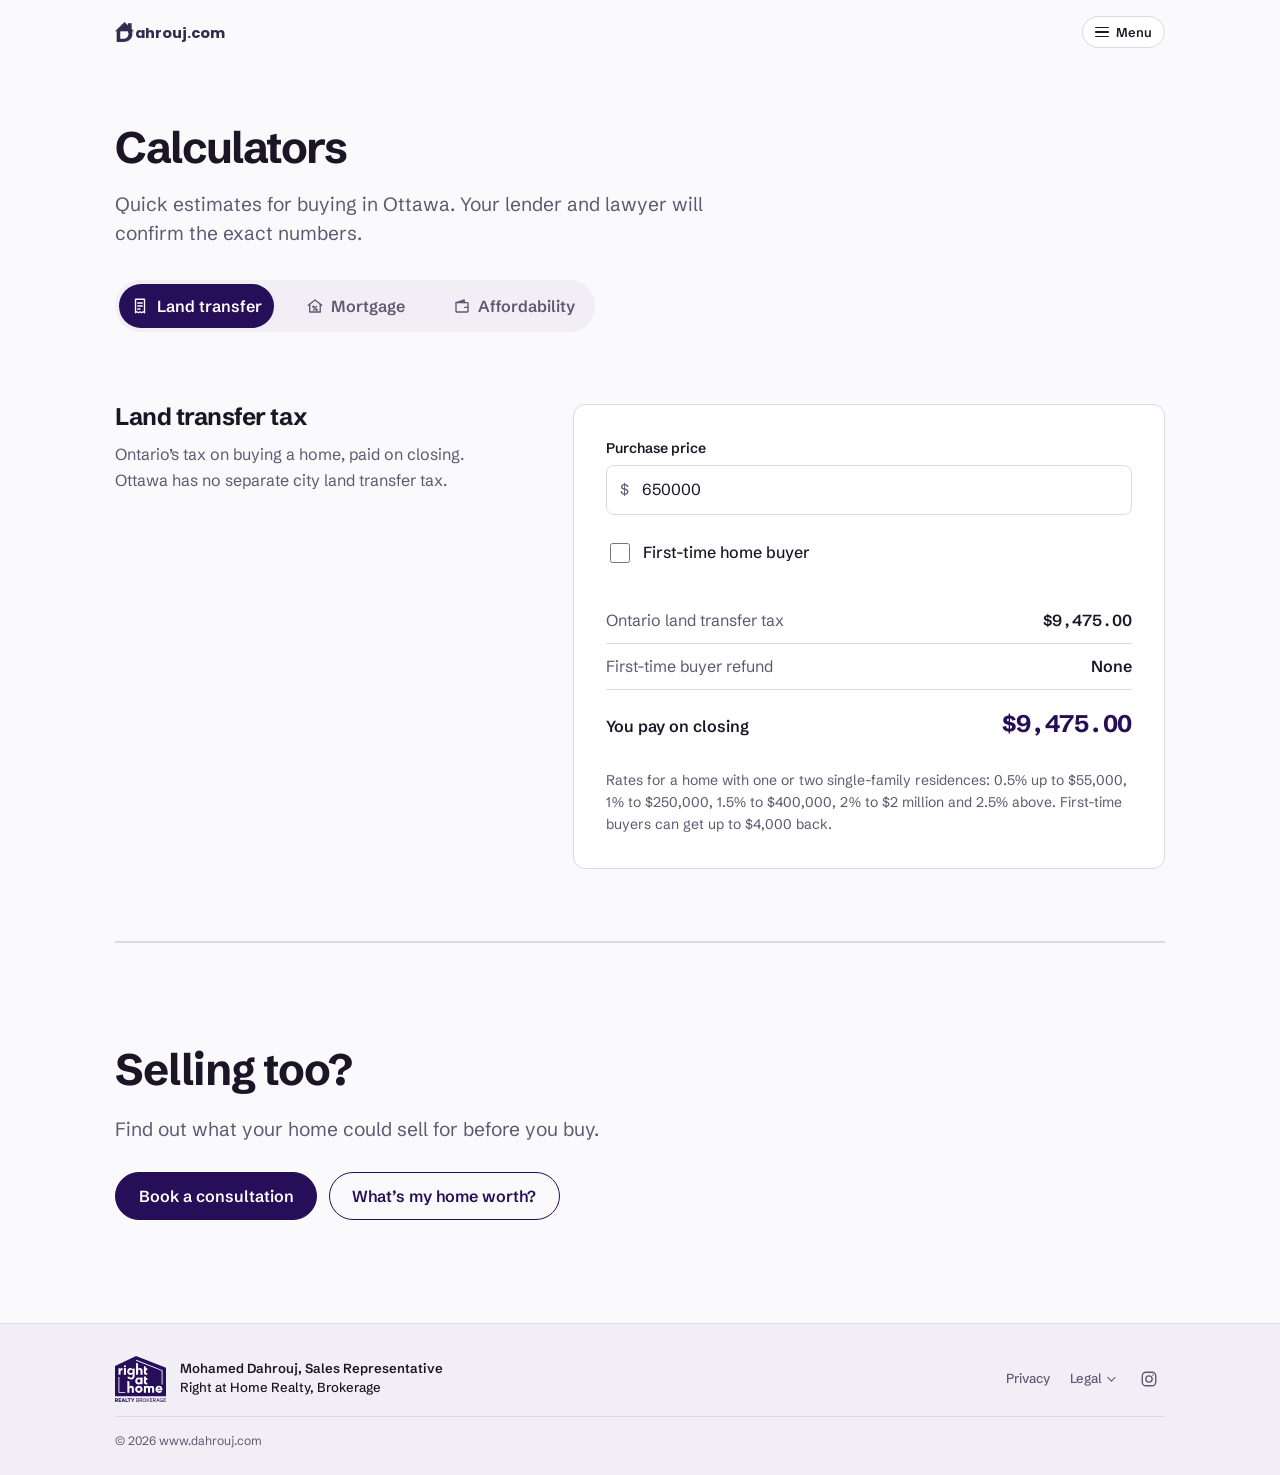
==== calculators.html @ 462b9971 "Footer redesign: identity left, links right, copyright under a divider Co-Authored-By: Claude Opus 5" ====
<!DOCTYPE html>
<html lang="en-CA">
<head>
  <meta charset="utf-8">
  <meta name="viewport" content="width=device-width, initial-scale=1, viewport-fit=cover">
  <title>Home Buying Calculators | Ottawa Real Estate</title>
  <meta name="description" content="Ontario land transfer tax, mortgage payment (with CMHC insurance) and affordability calculators for Ottawa home buyers.">
  <link rel="canonical" href="https://www.dahrouj.com/calculators.html">
  <meta property="og:url" content="https://www.dahrouj.com/calculators.html">
  <meta property="og:type" content="website">
  <meta property="og:title" content="Home Buying Calculators | Ottawa Real Estate">
  <meta property="og:description" content="Ontario land transfer tax, mortgage payment (with CMHC insurance) and affordability calculators for Ottawa home buyers.">
  <meta property="og:image" content="https://www.dahrouj.com/assets/img/hero-canal-1400.webp">
  <link rel="icon" href="assets/img/favicon-32x32.png">
  <link rel="apple-touch-icon" href="assets/img/apple-touch-icon.png">
  <link rel="preload" href="assets/fonts/schibsted-grotesk-latin-400-normal.woff2" as="font" type="font/woff2" crossorigin>
  <link rel="stylesheet" href="assets/css/site.css">
</head>
<body>
<!--SITE-BODY-START-->
<a class="skip" href="#main">Skip to content</a>
<header class="top" id="top">
  <div class="wrap top-row">
    <a class="brand" href="./" aria-label="dahrouj.com, home">
      <span class="brand-mark" aria-hidden="true"></span><span class="brand-text" aria-hidden="true">ahrouj.com</span>
    </a>
    <button class="menu-btn" type="button" aria-expanded="false" aria-controls="site-nav">
      <span class="menu-icon" aria-hidden="true"></span><span class="menu-label">Menu</span>
    </button>
    <nav class="nav" id="site-nav" aria-label="Main">
        <a href="home-value.html">What’s my home worth?</a>
        <a href="market.html">Ottawa Market</a>
        <a href="calculators.html" aria-current="page">Calculators</a>
        <a href="fairfee.html"><span class="ff-word">Fair<b>Fee</b></span><sup>™</sup></a>
        <a href="contact.html">Contact</a>
    </nav>
  </div>
</header>

<main id="main" class="wrap">
  <section class="page-head">
    <h1>Calculators</h1>
    <p class="lede">Quick estimates for buying in Ottawa. Your lender and lawyer will confirm the exact numbers.</p>
    <div class="tabs calc-tabs" role="tablist" aria-label="Choose a calculator" data-tabs>
      <button role="tab" id="t-ltt" aria-controls="ltt" aria-selected="true"><svg class="tab-ico" viewBox="0 0 24 24" aria-hidden="true"><path d="M6 3h12v18l-2-1.3-2 1.3-2-1.3-2 1.3-2-1.3L6 21z"/><path d="M9 8h6M9 12h6M9 16h3"/></svg><span>Land transfer</span></button>
      <button role="tab" id="t-payment" aria-controls="payment" aria-selected="false" tabindex="-1"><svg class="tab-ico" viewBox="0 0 24 24" aria-hidden="true"><path d="M3 11 12 4l9 7"/><path d="M5 9.5V20h14V9.5"/><path d="M10 17.5l4-5"/><circle cx="10" cy="13" r="0.9"/><circle cx="14" cy="17" r="0.9"/></svg><span>Mortgage</span></button>
      <button role="tab" id="t-afford" aria-controls="afford" aria-selected="false" tabindex="-1"><svg class="tab-ico" viewBox="0 0 24 24" aria-hidden="true"><path d="M4 7.5h15a1 1 0 0 1 1 1V19a1 1 0 0 1-1 1H5a1 1 0 0 1-1-1z"/><path d="M4 7.5 15 4v3.5"/><path d="M15.5 13.75h4.5"/></svg><span>Affordability</span></button>
    </div>
  </section>

  <section class="calc-block" id="ltt" role="tabpanel" aria-labelledby="t-ltt">
    <div class="calc-intro">
      <h2 id="ltt-h">Land transfer tax</h2>
      <p>Ontario’s tax on buying a home, paid on closing. Ottawa has no separate city land transfer tax.</p>
    </div>
    <form class="calc-form" data-calc="ltt" novalidate>
      <div class="field"><label for="ltt-price">Purchase price</label><div class="affixed"><span class="affix">$</span><input id="ltt-price" type="number" inputmode="decimal" min="0" step="1000" value="650000"></div></div>
      <label class="check"><input id="ltt-ftb" type="checkbox"> First-time home buyer</label>
      <dl class="results">
        <div><dt>Ontario land transfer tax</dt><dd id="ltt-tax"></dd></div>
        <div><dt>First-time buyer refund</dt><dd id="ltt-refund"></dd></div>
        <div class="total"><dt>You pay on closing</dt><dd id="ltt-total"></dd></div>
      </dl>
      <p class="fine">Rates for a home with one or two single-family residences: 0.5% up to $55,000, 1% to $250,000, 1.5% to $400,000, 2% to $2 million and 2.5% above. First-time buyers can get up to $4,000 back.</p>
    </form>
  </section>

  <section class="calc-block" id="payment" role="tabpanel" aria-labelledby="t-payment" hidden>
    <div class="calc-intro">
      <h2 id="pay-h">Mortgage payment</h2>
      <p>Your regular payment, including CMHC insurance when you put down less than 20%.</p>
    </div>
    <form class="calc-form" data-calc="payment" novalidate>
      <div class="field-row">
        <div class="field"><label for="pay-price">Purchase price</label><div class="affixed"><span class="affix">$</span><input id="pay-price" type="number" inputmode="decimal" min="0" step="1000" value="650000"></div></div>
        <div class="field"><label for="pay-down">Down payment</label><div class="affixed"><span class="affix">$</span><input id="pay-down" type="number" inputmode="decimal" min="0" step="1000" value="65000"></div></div>
      </div>
      <div class="field-row">
        <div class="field"><label for="pay-rate">Interest rate</label><div class="affixed"><input id="pay-rate" type="number" inputmode="decimal" min="0" step="0.01" value="4.29"><span class="affix">%</span></div></div>
        <div class="field"><label for="pay-amort">Amortization</label><select id="pay-amort"><option value="25" selected>25 years</option><option value="30">30 years</option><option value="20">20 years</option><option value="15">15 years</option></select></div>
        <div class="field"><label for="pay-freq">Payments</label><select id="pay-freq"><option value="monthly" selected>Monthly</option><option value="biweekly">Every two weeks</option><option value="accel">Accelerated every two weeks</option><option value="weekly">Weekly</option></select></div>
      </div>
      <dl class="results">
        <div><dt>Mortgage amount</dt><dd id="pay-loan"></dd></div>
        <div><dt>CMHC insurance added</dt><dd id="pay-prem"></dd></div>
        <div class="total"><dt id="pay-label">Monthly payment</dt><dd id="pay-amount"></dd></div>
      </dl>
      <p class="fine" id="pay-msg">Uses semi-annual compounding, as Canadian fixed-rate mortgages do.</p>
      <p class="fine">With less than 20% down, CMHC insurance (2.80% to 4.00% of the mortgage) is added for you.</p>
    </form>
  </section>

  <section class="calc-block" id="afford" role="tabpanel" aria-labelledby="t-afford" hidden>
    <div class="calc-intro">
      <h2 id="aff-h">Affordability</h2>
      <p>The highest price you’re likely to qualify for, using the federal stress test and standard debt limits.</p>
    </div>
    <form class="calc-form" data-calc="afford" novalidate>
      <div class="field-row">
        <div class="field"><label for="aff-income">Household income (yearly, before tax)</label><div class="affixed"><span class="affix">$</span><input id="aff-income" type="number" inputmode="decimal" min="0" step="1000" value="140000"></div></div>
        <div class="field"><label for="aff-down">Down payment saved</label><div class="affixed"><span class="affix">$</span><input id="aff-down" type="number" inputmode="decimal" min="0" step="1000" value="80000"></div></div>
      </div>
      <div class="field-row">
        <div class="field"><label for="aff-debts">Other debt payments (monthly)</label><div class="affixed"><span class="affix">$</span><input id="aff-debts" type="number" inputmode="decimal" min="0" step="50" value="400"></div></div>
        <div class="field"><label for="aff-rate">Interest rate</label><div class="affixed"><input id="aff-rate" type="number" inputmode="decimal" min="0" step="0.01" value="4.29"><span class="affix">%</span></div></div>
      </div>
      <details class="more-opts">
        <summary>More options <span class="opt">(property tax, heating, condo fees)</span></summary>
        <div class="field-row">
          <div class="field"><label for="aff-tax">Property tax (monthly)</label><div class="affixed"><span class="affix">$</span><input id="aff-tax" type="number" inputmode="decimal" min="0" step="25" value="450"></div></div>
          <div class="field"><label for="aff-heat">Heating (monthly)</label><div class="affixed"><span class="affix">$</span><input id="aff-heat" type="number" inputmode="decimal" min="0" step="10" value="120"></div></div>
          <div class="field"><label for="aff-condo">Condo fees (monthly)</label><div class="affixed"><span class="affix">$</span><input id="aff-condo" type="number" inputmode="decimal" min="0" step="25" value="0"></div></div>
        </div>
      </details>
      <dl class="results">
        <div><dt>Qualifying rate</dt><dd id="aff-qrate"></dd></div>
        <div><dt>Largest mortgage</dt><dd id="aff-loan"></dd></div>
        <div class="total"><dt>Price you could afford</dt><dd id="aff-price"></dd></div>
      </dl>
      <p class="fine" id="aff-msg">Lenders qualify you at the higher of your rate plus 2% or 5.25%, with housing costs under 39% of income and all debts under 44%. Assumes a 25-year amortization, $450 a month in property tax and $120 in heating unless you change them.</p>
    </form>
  </section>

  <section class="section closing calc-close">
    <h2>Selling too?</h2>
    <p>Find out what your home could sell for before you buy.</p>
    <div class="actions"><a class="btn" href="contact.html">Book a consultation</a><a class="btn btn-quiet" href="home-value.html">What’s my home worth?</a></div>
  </section>
</main>

<footer class="foot">
  <div class="wrap foot-row">
    <div class="brokerage">
      <picture>
        <source srcset="assets/img/rahr-logo-white.svg" media="(prefers-color-scheme: dark)">
        <img class="rahr-logo" src="assets/img/rahr-logo.svg" alt="Right at Home Realty, Brokerage" width="85" height="77">
      </picture>
      <span class="brokerage-name"><span class="agent-name">Mohamed Dahrouj, Sales Representative</span><span>Right at Home Realty, Brokerage</span></span>
    </div>
    <nav class="foot-meta" aria-label="Footer">
      <a class="foot-link" href="privacy.html">Privacy</a>
      <button class="foot-link legal-btn" type="button" aria-expanded="false" aria-controls="legal-text">Legal</button>
      <a class="social" href="https://www.instagram.com/dahroujrealestate" target="_blank" rel="noopener" aria-label="Instagram"><svg viewBox="0 0 24 24" aria-hidden="true"><rect x="3" y="3" width="18" height="18" rx="5"/><circle cx="12" cy="12" r="4.2"/><circle cx="17.4" cy="6.6" r="1.1" class="dot"/></svg></a>
    </nav>
    <div class="legal-text" id="legal-text">
      <p>Right at Home Realty, Brokerage, independently owned and operated, 14 Chamberlain Ave, Suite 101, Ottawa, ON K1S 1V9. Office 613-369-5199. Not intended to solicit buyers or sellers currently under contract with a brokerage.</p>
      <p>MLS®, Multiple Listing Service® and REALTOR® are trademarks controlled by the Canadian Real Estate Association. FairFee™ is a trademark of its owner.</p>
    </div>
    <p class="foot-copy">© <span class="year">2026</span> www.dahrouj.com</p>
  </div>
</footer>
<nav class="callbar" aria-label="Call or text">
  <a href="tel:+16138695923"><svg viewBox="0 0 24 24" aria-hidden="true"><path d="M5 3h3.5l1.5 5-2 1.5a12 12 0 0 0 6.5 6.5L16 14l5 1.5V19a2 2 0 0 1-2 2A17 17 0 0 1 3 5a2 2 0 0 1 2-2z"/></svg>Call</a>
  <a href="sms:+16138695923"><svg viewBox="0 0 24 24" aria-hidden="true"><path d="M4 5h16v11H9l-5 4z"/></svg>Text</a>
</nav>
<!--SITE-BODY-END-->
<script src="assets/js/site.js" defer></script>
</body>
</html>
---- assets/css/site.css ----
/* Fonts (self-hosted, SIL Open Font License; see assets/fonts) */
@font-face { font-family: "Schibsted Grotesk"; font-style: normal; font-weight: 400; font-display: swap; src: url(../fonts/schibsted-grotesk-latin-400-normal.woff2) format("woff2"); }
@font-face { font-family: "Schibsted Grotesk"; font-style: normal; font-weight: 500; font-display: swap; src: url(../fonts/schibsted-grotesk-latin-500-normal.woff2) format("woff2"); }
@font-face { font-family: "Schibsted Grotesk"; font-style: normal; font-weight: 600; font-display: swap; src: url(../fonts/schibsted-grotesk-latin-600-normal.woff2) format("woff2"); }
@font-face { font-family: "Schibsted Grotesk"; font-style: normal; font-weight: 700; font-display: swap; src: url(../fonts/schibsted-grotesk-latin-700-normal.woff2) format("woff2"); }
@font-face { font-family: "Schibsted Grotesk"; font-style: normal; font-weight: 800; font-display: swap; src: url(../fonts/schibsted-grotesk-latin-800-normal.woff2) format("woff2"); }
@font-face { font-family: "Poppins"; font-style: normal; font-weight: 700; font-display: swap; src: url(../fonts/poppins-latin-700-normal.woff2) format("woff2"); }

/* Layout: quiet, left-aligned pages on a 72rem column with generous space between sections.
   Brokerage purple is the only accent, FairFee included. */
:root {
  --paper: #FAF9FB;
  --paper-2: #F1EEF5;
  --ink: #1B1626;
  --muted: #5E5870;
  --line: #DDD8E5;
  --brand: #260E58;
  --brand-ink: #FFFFFF;
  --brand-soft: #E5DFF1;
  --field: #FFFFFF;
  --focus: #6B4FD8;
  --logo: #322C4D;
  --map-land: #F1EFF4;
  --map-park: #D5E6D1;
  --map-water: #C9DCEB;
  --map-road: #FFFFFF;
  --map-case: #D3CEDC;
  --map-label: #5E5870;
  --map-water-label: #4E7090;
  --font: "Schibsted Grotesk", "Helvetica Neue", Arial, sans-serif;
  --step--1: 0.875rem;
  --step-0: 1rem;
  --step-1: 1.2rem;
  --step-2: 1.5rem;
  --step-3: clamp(1.9rem, 1.4rem + 2vw, 2.75rem);
  --step-4: clamp(2.5rem, 1.6rem + 4vw, 4.5rem);
  --space: clamp(4rem, 8vw, 7rem);
  --radius: 12px;
  color-scheme: light;
}
@media (prefers-color-scheme: dark) {
  :root:not([data-theme="light"]) {
    --paper: #131019; --paper-2: #1A1622; --ink: #ECE8F4; --muted: #A79FBA; --line: #2E283B;
    --brand: #B9A2F2; --brand-ink: #131019; --brand-soft: #29213D; --field: #1D1927; --focus: #C7B5FF; --logo: #C9C2E6;
    --map-land: #1B1724; --map-park: #1E2A22; --map-water: #1C2B3B; --map-road: #3A3448; --map-case: #2A2436; --map-label: #A79FBA; --map-water-label: #8FB3D4;
    color-scheme: dark;
  }
}
:root[data-theme="dark"] {
  --paper: #131019; --paper-2: #1A1622; --ink: #ECE8F4; --muted: #A79FBA; --line: #2E283B;
  --brand: #B9A2F2; --brand-ink: #131019; --brand-soft: #29213D; --field: #1D1927; --focus: #C7B5FF; --logo: #C9C2E6;
    --map-land: #1B1724; --map-park: #1E2A22; --map-water: #1C2B3B; --map-road: #3A3448; --map-case: #2A2436; --map-label: #A79FBA; --map-water-label: #8FB3D4;
  color-scheme: dark;
}

*, *::before, *::after { box-sizing: border-box; }
html { scroll-behavior: smooth; -webkit-text-size-adjust: 100%; background: var(--paper-2); }
body { margin: 0; background: var(--paper); color: var(--ink); font-family: var(--font); font-size: var(--step-0); line-height: 1.6; }
/* Keep the footer at the bottom of the window on short pages */
body { min-height: 100vh; min-height: 100svh; display: flex; flex-direction: column; }
div.home { display: flex; flex-direction: column; flex: 1 0 auto; }
body > main, div.home > main { flex: 1 0 auto; width: 100%; }
body > main.wrap, div.home > main.wrap { width: auto; }
img { max-width: 100%; height: auto; display: block; }
h1, h2, h3 { margin: 0; line-height: 1.1; text-wrap: balance; letter-spacing: -0.02em; font-weight: 700; }
h1 { font-size: var(--step-4); letter-spacing: -0.035em; line-height: 1.03; }
h2 { font-size: var(--step-3); }
h3, .h3 { font-size: var(--step-1); letter-spacing: -0.01em; font-weight: 700; }
p { margin: 0; }
a { color: inherit; text-underline-offset: 0.2em; text-decoration-thickness: 1px; }
:focus-visible { outline: 3px solid var(--focus); outline-offset: 2px; border-radius: 4px; }
[hidden] { display: none !important; }

.wrap { width: 100%; max-width: 72rem; margin-inline: auto; padding-inline: max(16px, 4vw); }
.section { padding-block: var(--space); }
.lede { font-size: var(--step-1); color: var(--muted); max-width: 38rem; line-height: 1.5; }
.fine { font-size: var(--step--1); color: var(--muted); max-width: 40rem; }
.link { color: var(--brand); font-weight: 600; }
.skip { position: absolute; left: -999px; top: 0; background: var(--brand); color: var(--brand-ink); padding: 0.5rem 1rem; }
.skip:focus { left: 16px; z-index: 10; }

/* Buttons */
.btn {
  display: inline-flex; align-items: center; justify-content: center;
  min-height: 48px; padding: 0.7rem 1.4rem; border-radius: 999px;
  border: 1.5px solid var(--brand); background: var(--brand); color: var(--brand-ink);
  font: 600 var(--step-0)/1.2 var(--font); text-decoration: none; cursor: pointer;
}
.btn:hover { filter: brightness(1.15); }
.btn-quiet { background: transparent; color: var(--brand); }
.btn-small { min-height: 40px; padding: 0.45rem 1.1rem; font-size: var(--step--1); }
.btn[disabled] { opacity: 0.6; cursor: progress; }

/* Top: no header bar, just the brokerage logo and a menu button that opens the page list */
.top { position: relative; z-index: 5; }
.top-row { display: flex; align-items: center; justify-content: space-between; gap: 1rem; padding-block: 1rem 0; flex-wrap: wrap; }
.brand { display: inline-flex; align-items: flex-end; text-decoration: none; color: var(--logo); line-height: 1; }
.brand-mark {
  display: block; width: 19px; aspect-ratio: 226 / 240; background: currentColor; flex: none;
  -webkit-mask: url("../img/dahrouj-logo.png") center / contain no-repeat;
  mask: url("../img/dahrouj-logo.png") center / contain no-repeat;
}
.brand-text { font-family: "Poppins", var(--font); font-weight: 700; font-size: 0.92rem; letter-spacing: -0.005em; margin-left: 0.06em; margin-bottom: 0.08em; }
.menu-btn {
  position: relative; display: inline-flex; align-items: center; gap: 0.45rem; min-height: 32px; padding: 0.3rem 0.75rem;
  border: 1px solid var(--line); border-radius: 999px; background: var(--field); color: var(--ink);
  font: 600 0.8rem/1 var(--font); cursor: pointer;
}
.menu-btn::after { content: ""; position: absolute; inset: -6px; } /* keeps a 44px tap target */
.menu-btn:hover { border-color: var(--brand); }
.menu-icon, .menu-icon::before, .menu-icon::after { display: block; width: 14px; height: 1.5px; background: currentColor; border-radius: 2px; transition: transform 160ms ease; }
.menu-icon { position: relative; }
.menu-icon::before, .menu-icon::after { content: ""; position: absolute; left: 0; }
.menu-icon::before { top: -4.5px; } .menu-icon::after { top: 4.5px; }
.top.open .menu-icon { background: transparent; }
.top.open .menu-icon::before { transform: translateY(4.5px) rotate(45deg); }
.top.open .menu-icon::after { transform: translateY(-4.5px) rotate(-45deg); }
.nav { display: flex; flex-wrap: wrap; gap: 0.5rem 1.5rem; width: 100%; }
.nav a { text-decoration: none; color: var(--ink); font-weight: 600; }
.nav a[aria-current="page"] { color: var(--brand); }
.nav .ff-word { font-weight: 500; letter-spacing: -0.01em; }
.nav .ff-word b { font-weight: 800; }
.nav sup { font-size: 0.55em; font-weight: 600; margin-left: 0.05em; }
html.js .nav { display: none; }
html.js .top.open .nav {
  display: grid; grid-template-columns: 1fr; column-gap: 2rem;
  margin-top: 0.75rem; padding: 0.5rem 1.25rem; background: var(--field); border: 1px solid var(--line); border-radius: var(--radius);
}
.top.open .nav a { padding-block: 0.9rem; border-bottom: 1px solid var(--line); font-size: var(--step-1); }
@media (min-width: 700px) { html.js .top.open .nav { grid-template-columns: repeat(3, 1fr); } }
@media (min-width: 1000px) { html.js .top.open .nav { grid-template-columns: repeat(5, auto); justify-content: space-between; } .top.open .nav a { border-bottom: 0; } }
@media (prefers-reduced-motion: reduce) { .menu-icon, .menu-icon::before, .menu-icon::after { transition: none; } }
[id] { scroll-margin-top: 1rem; }

/* Home: full-width Parliament photo behind the headline; the logo and menu float over it */
.home .top { position: absolute; top: env(safe-area-inset-top, 0px); left: 0; right: 0; background: transparent; border: 0; z-index: 6; }
.home .brand { color: #FFFFFF; }
.home .menu-btn { background: rgba(255,255,255,0.14); border-color: rgba(255,255,255,0.45); color: #FFFFFF; backdrop-filter: blur(6px); -webkit-backdrop-filter: blur(6px); }
.home .top.open .menu-btn { background: var(--field); color: var(--ink); border-color: var(--line); }
.hero-wrap { padding: 0; max-width: none; }
.hero { position: relative; overflow: hidden; min-height: min(100svh, 52rem); display: flex; align-items: flex-end; color: #FFFFFF; background: #2B2440;
  padding: 7rem max(16px, calc((100% - 72rem) / 2 + 4vw)) clamp(2.5rem, 7vw, 5rem); }
.hero-bg { position: absolute; inset: 0; width: 100%; height: 100%; object-fit: cover; object-position: 50% 40%; }
.hero::before { content: ""; position: absolute; inset: 0 0 auto; height: 10rem; z-index: 1; background: linear-gradient(180deg, rgba(20, 14, 38, 0.6), rgba(20, 14, 38, 0)); }
.hero::after { content: ""; position: absolute; inset: 0; background: linear-gradient(180deg, rgba(20, 14, 38, 0.1) 0%, rgba(20, 14, 38, 0.35) 35%, rgba(20, 14, 38, 0.78) 62%, rgba(20, 14, 38, 0.92) 100%); }
.hero-text { position: relative; z-index: 2; display: grid; gap: 1.1rem; max-width: 40rem; }
@media (min-width: 701px) {
  .hero::after { background:
    linear-gradient(90deg, rgba(20, 14, 38, 0.72) 0%, rgba(20, 14, 38, 0.45) 45%, rgba(20, 14, 38, 0) 75%),
    linear-gradient(180deg, rgba(20, 14, 38, 0.05) 0%, rgba(20, 14, 38, 0.25) 45%, rgba(20, 14, 38, 0.75) 100%); }
}
.hero h1 { max-width: 14ch; color: #FFFFFF; text-shadow: 0 2px 18px rgba(0,0,0,0.45); }
.hero .lede { color: rgba(255,255,255,0.94); text-shadow: 0 1px 10px rgba(0,0,0,0.5); }
.actions { display: flex; flex-wrap: wrap; gap: 0.75rem; margin-top: 0.5rem; }
.btn-light { background: #FFFFFF; border-color: #FFFFFF; color: #260E58; }
.btn-ghost-light { background: transparent; border-color: rgba(255,255,255,0.8); color: #FFFFFF; }
.hero-bg { transform-origin: 60% 40%; }
@media (prefers-reduced-motion: no-preference) {
  .hero-bg { animation: hero-drift 24s ease-in-out infinite alternate; }
  @keyframes hero-drift { from { transform: scale(1.02) translate(0, 0); } to { transform: scale(1.12) translate(-2%, -1.5%); } }
}
@media (max-width: 600px) {
  .actions .btn { flex: 1 1 100%; }
  .hero { min-height: calc(100svh - 63px - env(safe-area-inset-bottom, 0px)); padding: 6rem 16px 2rem; }
}

.services { display: grid; grid-template-columns: repeat(auto-fit, minmax(17rem, 1fr)); gap: 3rem; margin-top: 3rem; }
.services article { display: grid; gap: 0.9rem; align-content: start; padding-top: 1.25rem; border-top: 2px solid var(--ink); }
.services p { color: var(--muted); }
.services ul { margin: 0; padding: 0; list-style: none; display: grid; gap: 0.55rem; }
.services li { padding-left: 1.1rem; position: relative; }
.services li::before { content: ""; position: absolute; left: 0; top: 0.7em; width: 0.4rem; height: 0.4rem; border-radius: 50%; background: var(--brand); }

.band { background: var(--paper-2); }
.split-head { display: flex; flex-wrap: wrap; justify-content: space-between; align-items: baseline; gap: 1rem 2rem; }
.figures { margin: 2.5rem 0 0; display: grid; grid-template-columns: repeat(auto-fit, minmax(14rem, 1fr)); gap: 2rem; }
.figures div { display: grid; gap: 0.3rem; }
.figures dt { color: var(--muted); }
.figures dd { margin: 0; font-size: var(--step-3); font-weight: 700; letter-spacing: -0.03em; font-variant-numeric: tabular-nums; line-height: 1.1; }
.figures dd.sub { font-size: var(--step--1); font-weight: 400; letter-spacing: 0; color: var(--muted); }

.closing { display: grid; gap: 1.25rem; justify-items: start; }
.closing p { color: var(--muted); font-size: var(--step-1); max-width: 34rem; }

/* Inner pages */
.page-head { padding-block: clamp(3rem, 6vw, 5rem) 0; display: grid; gap: 1.25rem; }
.page-head h1 { font-size: var(--step-3); }

/* Icon tiles (home) */
.tiles { display: grid; grid-template-columns: repeat(3, minmax(0, 1fr)); gap: 1rem; margin-top: 2rem; }
.tiles-4 { grid-template-columns: repeat(4, minmax(0, 1fr)); }
@media (max-width: 860px) { .tiles, .tiles-4 { grid-template-columns: repeat(2, minmax(0, 1fr)); } }
.tile { display: grid; gap: 0.35rem; align-content: start; padding: 1.25rem; border-radius: var(--radius); background: var(--field); border: 1px solid var(--line); text-decoration: none; color: inherit; }
.tile .ico { width: 34px; height: 34px; padding: 7px; box-sizing: content-box; margin-bottom: 0.4rem; border-radius: 12px; background: var(--brand-soft); fill: none; stroke: var(--brand); stroke-width: 1.7; stroke-linecap: round; stroke-linejoin: round; }
.tile h3, .tile .h3 { font-size: 1.05rem; }
.tile p, .tile span:not(.h3) { color: var(--muted); font-size: var(--step--1); }
.tile-link:hover { border-color: var(--brand); }
.fee-strip { display: flex; flex-wrap: wrap; align-items: center; gap: 0.75rem 1.5rem; margin-top: 1rem; padding: 1.1rem 1.4rem; border-radius: var(--radius); background: var(--brand-soft); color: var(--ink); text-decoration: none; }
.fee-strip:hover { outline: 1px solid var(--brand); }
.fee-strip .ff-logo { font-size: 1.4rem; }
.fee-strip-text { flex: 1 1 18rem; }
.fee-strip-text span { color: var(--muted); }
.fee-strip-go { white-space: nowrap; }
@media (max-width: 480px) { .tile { padding: 1rem; } .tile .ico { width: 28px; height: 28px; padding: 6px; } }

/* Lake outlines (cottages) */
.lakes { grid-column: 1 / -1; display: grid; grid-template-columns: repeat(4, minmax(0, 1fr)); gap: 1rem; margin-top: 0.5rem; }
@media (max-width: 960px) { .lakes { grid-template-columns: repeat(2, minmax(0, 1fr)); } }
@media (max-width: 520px) { .lakes { grid-template-columns: 1fr; } }
.lake-card { display: grid; gap: 0.9rem; align-content: start; padding: 1.25rem; border: 1px solid var(--line); border-radius: var(--radius); background: var(--field); }
.lake { width: 100%; height: 120px; }
.lake path { fill: color-mix(in srgb, var(--brand) 12%, transparent); stroke: var(--brand); stroke-width: 1.5; stroke-linejoin: round; vector-effect: non-scaling-stroke; }
.lake-card h3 { font-size: 1.1rem; }
.lakes-note { grid-column: 1 / -1; }
.lake-card .lake-name { font-size: 0.8rem; color: var(--brand); font-weight: 600; margin: 0.15rem 0 0.5rem; }
.lake-card p:last-child { color: var(--muted); font-size: var(--step--1); }
@media (max-width: 520px) { .lake-card { grid-template-columns: 96px minmax(0, 1fr); align-items: center; } .lake { height: 96px; } }

/* Topic pages (moving, cottages) */
.topic { display: grid; grid-template-columns: minmax(0, 0.9fr) minmax(0, 1.1fr); gap: 1.5rem 4rem; align-items: start; }
.topic-intro { display: grid; gap: 0.9rem; }
.topic-intro p { color: var(--muted); }
.topic .how { margin: 0; display: grid; grid-template-columns: repeat(auto-fit, minmax(14rem, 1fr)); gap: 1.5rem 2rem; }
.topic .how div { padding-top: 0.9rem; border-top: 2px solid var(--ink); }
.topic .how dt { font-weight: 700; font-size: var(--step-1); margin-bottom: 0.3rem; }
.topic .how dd { margin: 0; color: var(--muted); }
@media (max-width: 860px) { .topic { grid-template-columns: 1fr; } }
.checks { margin: 0; padding: 0; list-style: none; display: grid; gap: 0.85rem; }
.checks li { position: relative; padding-left: 1.9rem; }
.checks li::before { content: ""; position: absolute; left: 0.15rem; top: 0.45em; width: 0.75rem; height: 0.4rem; border-left: 2px solid var(--brand); border-bottom: 2px solid var(--brand); transform: rotate(-45deg); }
.faq { display: grid; gap: 1.25rem; }
.faq-item { border-bottom: 1px solid var(--line); padding-block: 0.4rem; max-width: 48rem; }
.faq-item summary { cursor: pointer; font-weight: 600; padding-block: 0.6rem; list-style: none; display: flex; justify-content: space-between; gap: 1rem; }
.faq-item summary::-webkit-details-marker { display: none; }
.faq-item summary::after { content: "+"; color: var(--brand); font-weight: 700; }
.faq-item[open] summary::after { content: "−"; }
.faq-item p { color: var(--muted); padding-bottom: 0.8rem; max-width: 42rem; }
.help-more { display: grid; gap: 2rem; }
.help-more .next-links { border-top: 0; padding: 0; grid-template-columns: repeat(auto-fit, minmax(15rem, 1fr)); }
@media (min-width: 980px) { .help-more .next-links { grid-template-columns: repeat(4, 1fr); } }

/* Neighbourhoods (on the market page) */
details.area { border-top: 1px solid var(--line); padding: 0; }
details.area:last-child { border-bottom: 1px solid var(--line); }
details.area summary { display: flex; flex-wrap: wrap; align-items: baseline; gap: 0.25rem 0.75rem; padding-block: 0.95rem; cursor: pointer; list-style: none; }
details.area summary::-webkit-details-marker { display: none; }
details.area summary::after { content: "+"; margin-left: auto; color: var(--brand); font-weight: 700; }
details.area[open] summary::after { content: "−"; }
.area-name { font-weight: 700; font-size: var(--step-1); }
details.area p { color: var(--muted); padding-bottom: 0.6rem; max-width: 40rem; }
details.area .area-homes { color: var(--ink); font-size: var(--step--1); padding-bottom: 1rem; }
.neighbourhoods { display: grid; gap: 1rem; border-top: 1px solid var(--line); }
.chips { list-style: none; margin: 2rem 0 0; padding: 0; display: flex; flex-wrap: wrap; gap: 0.6rem; }
.chips a { display: inline-flex; align-items: center; min-height: 44px; padding: 0.5rem 1.1rem; border-radius: 999px; border: 1px solid var(--line); background: var(--field); text-decoration: none; font-weight: 600; }
.chips a:hover { border-color: var(--brand); color: var(--brand); }
.areas { display: grid; grid-template-columns: repeat(2, minmax(0, 1fr)); column-gap: 3rem; padding-top: 1rem; align-items: start; }
@media (max-width: 760px) { .areas { grid-template-columns: 1fr; } }
.area { display: grid; gap: 0.6rem; align-content: start; padding-top: 1.1rem; border-top: 2px solid var(--ink); }
.area-region { font-size: var(--step--1); color: var(--brand); font-weight: 600; }
.area-top { display: flex; flex-wrap: wrap; justify-content: space-between; align-items: baseline; gap: 0.25rem 1rem; }
.area-metric { font-size: 0.8rem; color: var(--muted); font-variant-numeric: tabular-nums; padding: 0.15rem 0.6rem; border-radius: 999px; background: var(--paper-2); }
.area p:not(.area-region) { color: var(--muted); }
.area .area-homes { color: var(--ink); font-size: var(--step--1); }

/* Calculators */
.jump { display: flex; flex-wrap: wrap; gap: 0.6rem; margin-top: 0.5rem; }
.jump a { padding: 0.45rem 0.95rem; border-radius: 999px; border: 1px solid var(--line); text-decoration: none; font-weight: 600; font-size: var(--step--1); background: var(--field); }
.calc-block { display: grid; grid-template-columns: minmax(0, 0.8fr) minmax(0, 1.2fr); gap: 1.5rem 4rem; padding-block: clamp(3rem, 6vw, 4.5rem); border-bottom: 1px solid var(--line); }
.calc-block:last-child { border-bottom: 0; }
.calc-intro { display: grid; gap: 0.75rem; align-content: start; }
.calc-intro h2 { font-size: var(--step-2); }
.calc-intro p { color: var(--muted); }
.calc-form { display: grid; gap: 1rem; padding: clamp(1.25rem, 3vw, 2rem); border: 1px solid var(--line); border-radius: var(--radius); background: var(--field); min-width: 0; }
@media (max-width: 860px) { .calc-block { grid-template-columns: 1fr; } }
.affixed { display: flex; align-items: center; border: 1px solid var(--line); border-radius: 8px; background: var(--field); }
.affixed:focus-within { outline: 3px solid var(--focus); outline-offset: 1px; }
.affixed input { border: 0; min-width: 0; flex: 1; outline: none; background: transparent; }
.affix { padding-inline: 0.8rem; color: var(--muted); }
.affixed .affix:first-child { padding-right: 0; }
.affixed .affix:last-child { padding-left: 0; }
.check { display: flex; align-items: center; gap: 0.6rem; font-size: var(--step-0); font-weight: 500; min-height: 44px; }
.check input { width: 20px; height: 20px; min-height: 0; accent-color: var(--brand); }
.results { margin: 0.5rem 0 0; display: grid; }
.results div { display: flex; justify-content: space-between; align-items: baseline; gap: 1rem; padding-block: 0.6rem; border-bottom: 1px solid var(--line); }
.results dt { color: var(--muted); }
.results dd { margin: 0; font-weight: 600; font-variant-numeric: tabular-nums; text-align: right; }
.results .total { border-bottom: 0; padding-top: 0.9rem; }
.results .total dt { color: var(--ink); font-weight: 600; }
.results .total dd { font-size: var(--step-2); font-weight: 700; color: var(--brand); letter-spacing: -0.02em; }
.next-links { display: grid; grid-template-columns: repeat(auto-fit, minmax(16rem, 1fr)); gap: 1rem; border-top: 1px solid var(--line); }
.next { display: grid; gap: 0.35rem; padding: 1.25rem 1.5rem; border: 1px solid var(--line); border-radius: var(--radius); text-decoration: none; background: var(--field); }
.next:hover { border-color: var(--brand); }
.next span:last-child { color: var(--muted); font-size: var(--step--1); }

/* Address suggestions */
.hint { font-size: var(--step--1); color: var(--muted); }
.addr { position: relative; }
.addr-list { position: absolute; top: 100%; left: 0; right: 0; z-index: 10; margin: 0.25rem 0 0; padding: 0.3rem; list-style: none; background: var(--field); border: 1px solid var(--line); border-radius: 10px; box-shadow: 0 8px 24px color-mix(in srgb, var(--ink) 14%, transparent); }
.addr-list li { padding: 0.6rem 0.7rem; border-radius: 6px; cursor: pointer; font-size: var(--step--1); }
.addr-list li:hover, .addr-list li[aria-selected="true"] { background: var(--brand-soft); }

/* Office map: a simplified, theme-aware SVG drawn from OpenStreetMap data */
.office-map { margin: 1rem 0 0; display: grid; gap: 0.75rem; }
.office-map > a { display: block; border-radius: var(--radius); overflow: hidden; border: 1px solid var(--line); }
.office-map-svg { display: block; width: 100%; height: auto; }
.m-land { fill: var(--map-land); }
.m-park { fill: var(--map-park); }
.m-water { fill: var(--map-water); }
.m-canal { fill: none; stroke: var(--map-water); stroke-width: 6; stroke-linecap: round; stroke-linejoin: round; }
.m-sec { fill: none; stroke: var(--map-road); stroke-width: 1.6; stroke-linecap: round; opacity: 0.85; }
.m-pri { fill: none; stroke: var(--map-road); stroke-width: 2.6; stroke-linecap: round; }
.m-hwy-case { fill: none; stroke: var(--map-case); stroke-width: 7; stroke-linecap: round; stroke-linejoin: round; }
.m-hwy { fill: none; stroke: var(--map-road); stroke-width: 4.5; stroke-linecap: round; stroke-linejoin: round; }
.office-map-svg text { font-family: var(--font); paint-order: stroke; stroke: var(--map-land); stroke-width: 4px; stroke-linejoin: round; }
.lbl-place { font-size: 21px; font-weight: 700; fill: var(--ink); letter-spacing: 0.01em; }
.lbl-place-sm { font-size: 16px; font-weight: 700; fill: var(--map-label); }
.m-lm { fill: var(--map-label); stroke: var(--map-land); stroke-width: 2; }
.lbl-water { font-size: 16px; font-style: italic; fill: var(--map-water-label); }
.lbl-poi, .lbl-road { font-size: 15px; font-weight: 600; fill: var(--map-label); }
.m-pin path { fill: var(--brand); stroke: var(--paper); stroke-width: 1.5; }
.m-pin-halo { fill: var(--brand); opacity: 0.15; }
.m-pin-dot { fill: var(--paper); }
.lbl-office { font-size: 18px; font-weight: 700; fill: var(--brand); }
.office-map figcaption { font-size: var(--step--1); color: var(--muted); }
.office-map figcaption strong { color: var(--ink); }
.office-map figcaption a { color: var(--brand); font-weight: 600; }
.attrib { display: block; margin-top: 0.35rem; font-size: 0.75rem; }

/* Market */
.more-opts summary { cursor: pointer; font-weight: 600; color: var(--brand); padding-block: 0.35rem; }
.more-opts[open] summary { margin-bottom: 0.75rem; }
.snapshot .areas-teaser { margin-top: 2.5rem; padding-top: 1.75rem; border-top: 1px solid var(--line); }
.snapshot .areas-teaser .chips { margin-top: 1rem; }
@media (max-width: 600px) {
  .snapshot .figures { grid-template-columns: repeat(3, minmax(0, 1fr)); gap: 0.75rem; margin-top: 1.5rem; }
  .snapshot .figures dt { font-size: 0.78rem; line-height: 1.3; }
  .snapshot .figures dd { font-size: 1.3rem; }
  .snapshot .figures dd.sub { font-size: 0.72rem; }
  .snapshot .areas-teaser { margin-top: 1.75rem; padding-top: 1.25rem; }
  .snapshot .chips { gap: 0.45rem; }
  .snapshot .chips a { min-height: 38px; padding: 0.35rem 0.85rem; font-size: 0.9rem; }
}
.more-stats { margin-top: 0.75rem; }
.more-stats summary { cursor: pointer; font-weight: 600; color: var(--brand); padding-block: 0.5rem; }
.market-close, .calc-close { border-top: 1px solid var(--line); }
/* Home value */
.steps { margin: 0.5rem 0 0; padding-left: 1.25rem; display: grid; gap: 0.9rem; color: var(--muted); }
.steps strong { color: var(--ink); }
.tabs.calc-tabs { margin-top: 0.75rem; display: grid; grid-template-columns: repeat(3, minmax(0, 1fr)); width: min(100%, 30rem); }
.tabs.calc-tabs button { text-align: center; }
.tabs.calc-tabs button { padding-inline: 1rem; }
.tabs.calc-tabs button { white-space: nowrap; min-width: 0; }
.page-head > * { min-width: 0; }
@media (max-width: 480px) { .tabs.calc-tabs { width: 100%; } .tabs.calc-tabs button { padding-inline: 0.25rem; font-size: 0.82rem; } }
@media (max-width: 380px) { .tabs.calc-tabs button { padding-inline: 0.1rem; font-size: 0.76rem; } }
/* Call or text bar (phones) */
.callbar { display: none; }
@media (max-width: 760px) {
  .callbar { display: grid; grid-template-columns: 1fr 1fr; gap: 0.5rem; position: fixed; left: 0; right: 0; bottom: 0; z-index: 20;
    padding: 0.5rem 16px calc(0.5rem + env(safe-area-inset-bottom, 0px)); background: color-mix(in srgb, var(--paper) 94%, transparent); backdrop-filter: blur(8px); -webkit-backdrop-filter: blur(8px); border-top: 1px solid var(--line); }
  .callbar a { display: flex; align-items: center; justify-content: center; gap: 0.5rem; min-height: 46px; border-radius: 999px; background: var(--brand); color: var(--brand-ink); font-weight: 600; text-decoration: none; }
  .callbar a + a { background: var(--field); color: var(--brand); border: 1px solid var(--brand); }
  .callbar svg { width: 18px; height: 18px; fill: none; stroke: currentColor; stroke-width: 1.8; stroke-linejoin: round; }
  .foot { padding-bottom: calc(63px + env(safe-area-inset-bottom, 0px)); }
}
#mk-summary { font-size: 1.05rem; line-height: 1.6; max-width: 44rem; }
.market-grid { display: grid; grid-template-columns: minmax(0, 1.25fr) minmax(0, 0.75fr); gap: 3rem; align-items: start; padding-bottom: 2rem; }
@media (max-width: 860px) { .market-grid { grid-template-columns: 1fr; } }
.table-wrap { overflow-x: auto; }
.stats { width: 100%; border-collapse: collapse; font-variant-numeric: tabular-nums; }
.stats th, .stats td { padding: 0.7rem 0.5rem; text-align: right; border-bottom: 1px solid var(--line); white-space: nowrap; }
.stats th:first-child, .stats td:first-child { text-align: left; padding-left: 0; white-space: normal; }
.stats thead th { font-size: var(--step--1); color: var(--muted); font-weight: 600; border-bottom: 1.5px solid var(--ink); }
.stats td:nth-child(2) { font-weight: 700; }
.stats td:nth-child(3) { color: var(--muted); }
.types { display: grid; gap: 1.1rem; }
.bars { list-style: none; margin: 0; padding: 0; display: grid; gap: 1.1rem; }
.bars li { display: grid; gap: 0.3rem; }
.bar-head { display: flex; justify-content: space-between; gap: 1rem; font-variant-numeric: tabular-nums; }
.bar-head > span:last-child { font-weight: 700; }
.bar-head > span:first-child { display: inline-flex; align-items: center; gap: 0.5rem; }
.type-ico { width: 20px; height: 20px; flex: none; fill: none; stroke: var(--brand); stroke-width: 1.7; stroke-linecap: round; stroke-linejoin: round; }
.bar-track { height: 8px; background: var(--brand-soft); border-radius: 99px; overflow: hidden; }
.bar-fill { height: 100%; background: var(--brand); border-radius: 99px; }
.bar-change { font-size: var(--step--1); color: var(--muted); font-variant-numeric: tabular-nums; }
.source { font-size: var(--step--1); color: var(--muted); padding-bottom: 1rem; }

/* Contact */
.contact { display: grid; grid-template-columns: minmax(0, 0.85fr) minmax(0, 1.15fr); grid-template-areas: "head form" "info form"; gap: 2rem 4rem; align-items: start; padding-block: clamp(3rem, 6vw, 5rem) var(--space); }
.contact-head { grid-area: head; display: grid; gap: 1rem; }
.contact-form { grid-area: form; }
.contact-info { grid-area: info; }
.contact h1 { font-size: var(--step-3); }
.contact-info { display: grid; gap: 1.25rem; }
.reach { margin: 0.75rem 0 0; display: grid; gap: 1rem; }
.reach dt { font-size: var(--step--1); color: var(--muted); }
.reach dd { margin: 0; font-weight: 600; overflow-wrap: anywhere; }
.reach a { text-decoration: none; border-bottom: 1px solid var(--line); }
.contact-form { display: grid; gap: 1rem; }
@media (max-width: 860px) { .contact { grid-template-columns: 1fr; grid-template-areas: "head" "form" "info"; } .contact-info { padding-top: 1rem; border-top: 1px solid var(--line); } }

/* Forms */
.field { display: grid; gap: 0.35rem; min-width: 0; }
.field-row { display: grid; grid-template-columns: repeat(auto-fit, minmax(12rem, 1fr)); gap: 1rem; }
label { font-weight: 600; font-size: var(--step--1); }
.opt { font-weight: 400; color: var(--muted); }
input, select, textarea { font: inherit; color: var(--ink); background: var(--field); border: 1px solid var(--line); border-radius: 8px; padding: 0.7rem 0.8rem; min-height: 48px; width: 100%; }
textarea { resize: vertical; }
[aria-invalid="true"] { border-color: #C2413A; }
.hp { position: absolute; left: -9999px; width: 1px; height: 1px; opacity: 0; }
.form-status { min-height: 1.5em; font-weight: 500; }
form button { justify-self: start; }

/* FairFee: same palette as the site, its own wordmark */
.ff-logo { display: inline-flex; align-items: center; gap: 0; color: var(--brand); font-size: var(--step-2); letter-spacing: -0.02em; line-height: 1; }
.ff-word { font-weight: 500; }
.ff-word b { font-weight: 800; }
.ff-logo sup { font-size: 0.45em; font-weight: 600; align-self: flex-start; margin-left: 0.08em; }
.ff-hero { display: grid; grid-template-columns: minmax(0, 0.9fr) minmax(0, 1.1fr); gap: 3rem; padding-block: clamp(3rem, 7vw, 6rem); align-items: start; }
.ff-intro { display: grid; gap: 1.25rem; justify-items: start; }
.ff-intro h1 { font-size: var(--step-3); max-width: 20ch; }
.ff-badge { display: inline-flex; align-items: center; gap: 0.3em; padding: 0.4rem 0.9rem 0.4rem 1rem; border-radius: 999px; background: var(--brand-soft); color: var(--ink); font-weight: 600; font-size: var(--step--1); }
.ff-badge .ff-logo { font-size: 1.15rem; }
@media (max-width: 860px) { .ff-hero { grid-template-columns: 1fr; } }
.ff-small { font-size: var(--step--1); color: var(--muted); padding-block: 1.5rem 3rem; }
@media (max-width: 800px) { .ff-hero { grid-template-columns: 1fr; } }

.fees { display: grid; grid-template-columns: minmax(0, 0.8fr) minmax(0, 1.2fr); gap: 2rem 4rem; align-items: start; }
.section-head { display: grid; gap: 1rem; }
.section-head p { color: var(--muted); }
@media (max-width: 900px) { .fees { grid-template-columns: 1fr; } }
.draft-note { border: 1px dashed var(--line); border-radius: 8px; padding: 0.6rem 0.9rem; font-size: var(--step--1); }
.calc { border: 1px solid var(--line); border-radius: var(--radius); padding: clamp(1.25rem, 3vw, 2rem); display: grid; gap: 1.5rem; background: var(--field); min-width: 0; }
.tabs { display: inline-flex; gap: 0.25rem; padding: 0.25rem; background: var(--paper-2); border-radius: 999px; justify-self: start; }
.tabs button { border: 0; background: transparent; color: var(--muted); cursor: pointer; font: 600 var(--step-0)/1 var(--font); padding: 0.7rem 1.2rem; border-radius: 999px; min-height: 44px; }
.tabs button[aria-selected="true"] { background: var(--brand); color: var(--brand-ink); }
.price-input label { display: block; margin-bottom: 0.4rem; }
.price-row { display: flex; align-items: center; gap: 1rem; flex-wrap: wrap; }
.price-row input[type="range"] { flex: 1 1 12rem; accent-color: var(--brand); min-height: 32px; padding: 0; border: 0; background: transparent; }
.price-row output { font-size: var(--step-2); font-weight: 700; font-variant-numeric: tabular-nums; min-width: 8ch; }
.panel { display: grid; gap: 1.25rem; }
.ledger { margin: 0; display: grid; }
.ledger div { display: flex; justify-content: space-between; align-items: baseline; gap: 1rem; padding-block: 0.6rem; border-bottom: 1px solid var(--line); }
.ledger dt { color: var(--muted); }
.ledger dt span { white-space: nowrap; }
.ledger dd { margin: 0; font-variant-numeric: tabular-nums; font-weight: 600; white-space: nowrap; }
.ledger .total dt, .ledger .total dd { color: var(--ink); font-weight: 700; }
.keep { display: flex; flex-wrap: wrap; align-items: baseline; gap: 0.25rem 0.75rem; }
.keep-label { font-weight: 600; }
.keep strong { font-size: var(--step-3); letter-spacing: -0.03em; font-variant-numeric: tabular-nums; color: var(--brand); }
.keep-small { flex-basis: 100%; color: var(--muted); font-size: var(--step--1); }

/* Footer */
.foot { border-top: 1px solid var(--line); background: var(--paper-2); }
.foot-row { display: grid; grid-template-columns: 1fr auto; align-items: center; gap: 0.9rem 2rem; padding-block: 2rem calc(1.5rem + env(safe-area-inset-bottom, 0px)); font-size: 0.82rem; color: var(--muted); }
.brokerage { display: flex; gap: 0.85rem; align-items: center; }
.brokerage picture { flex: none; display: block; line-height: 0; }
.rahr-logo { height: 46px; width: auto; }
.brokerage-name { display: grid; gap: 0.1rem; color: var(--ink); line-height: 1.35; text-align: left; font-weight: 500; }
.agent-name { font-weight: 600; }
.foot-meta { display: flex; align-items: center; gap: 1.25rem; }
.foot-link { color: inherit; font-weight: 500; text-decoration: none; }
.foot-link:hover { color: var(--brand); }
.legal-btn { border: 0; background: none; padding: 0; font: inherit; font-weight: 500; cursor: pointer; display: none; align-items: center; gap: 0.3rem; min-height: 32px; }
html.js .legal-btn { display: inline-flex; }
.legal-btn::after { content: ""; width: 0.38rem; height: 0.38rem; border-right: 1.5px solid currentColor; border-bottom: 1.5px solid currentColor; transform: rotate(45deg) translateY(-2px); transition: transform 0.2s; }
.legal-btn[aria-expanded="true"]::after { transform: rotate(-135deg) translateY(-1px); }
.legal-text { grid-column: 1 / -1; display: grid; gap: 0.5rem; line-height: 1.5; font-size: 0.78rem; text-align: left; }
.legal-text p { margin: 0; }
html.js .legal-text:not(.open) { display: none; }
.foot-copy { grid-column: 1 / -1; justify-self: stretch; margin: 0; padding-top: 0.9rem; border-top: 1px solid var(--line); font-size: 0.76rem; }
.social { display: inline-flex; width: 32px; height: 32px; align-items: center; justify-content: center; border-radius: 50%; color: var(--muted); }
.social:hover { color: var(--brand); background: var(--brand-soft); }
.social svg { width: 18px; height: 18px; fill: none; stroke: currentColor; stroke-width: 1.8; }
.social svg .dot { fill: currentColor; stroke: none; }
@media (max-width: 760px) {
  .foot-row { grid-template-columns: 1fr; justify-items: center; text-align: center; gap: 1rem; padding-block: 1.75rem 1rem; }
  .brokerage-name { font-size: 0.82rem; }
}

/* Icons added Oct 2026 */
.topic-head { display: flex; align-items: center; gap: 0.9rem; }
.topic-ico { flex: none; width: 26px; height: 26px; padding: 8px; box-sizing: content-box; border-radius: 13px; background: var(--brand-soft); fill: none; stroke: var(--brand); stroke-width: 1.6; stroke-linecap: round; stroke-linejoin: round; }
.li-ico { position: absolute; left: 0; top: -0.2em; width: 20px; height: 20px; padding: 6px; box-sizing: content-box; border-radius: 10px; background: var(--brand-soft); fill: none; stroke: var(--brand); stroke-width: 1.7; stroke-linecap: round; stroke-linejoin: round; }
.icon-checks { gap: 1.1rem; }
.icon-checks li { padding-left: 2.9rem; min-height: 32px; }
.icon-checks li::before { display: none; }
.icon-steps { list-style: none; padding-left: 0; gap: 1.1rem; }
.icon-steps li { position: relative; padding-left: 2.9rem; min-height: 32px; }
.stat-name { display: inline-flex; align-items: center; gap: 0.6rem; }
.tab-ico { width: 18px; height: 18px; flex: none; fill: none; stroke: currentColor; stroke-width: 1.8; stroke-linecap: round; stroke-linejoin: round; }
.tabs.calc-tabs button { display: inline-flex; align-items: center; justify-content: center; gap: 0.45rem; }
@media (max-width: 520px) { .tabs.calc-tabs button { flex-direction: column; gap: 0.25rem; padding-block: 0.55rem; font-size: var(--step--1); border-radius: 18px; } .tabs.calc-tabs { border-radius: 22px; } }
.form-privacy { margin: 0; font-size: var(--step--1); color: var(--muted); }
.form-privacy a { color: inherit; }
.prose { max-width: 44rem; display: grid; gap: 0.9rem; padding-bottom: 4rem; }
.section.prose { padding-top: 1.5rem; }
.prose h2 { font-size: var(--step-1); margin-top: 1.25rem; }
.prose p, .prose ul { margin: 0; color: var(--muted); }
.prose ul { padding-left: 1.2rem; display: grid; gap: 0.4rem; }
.prose strong { color: var(--ink); }
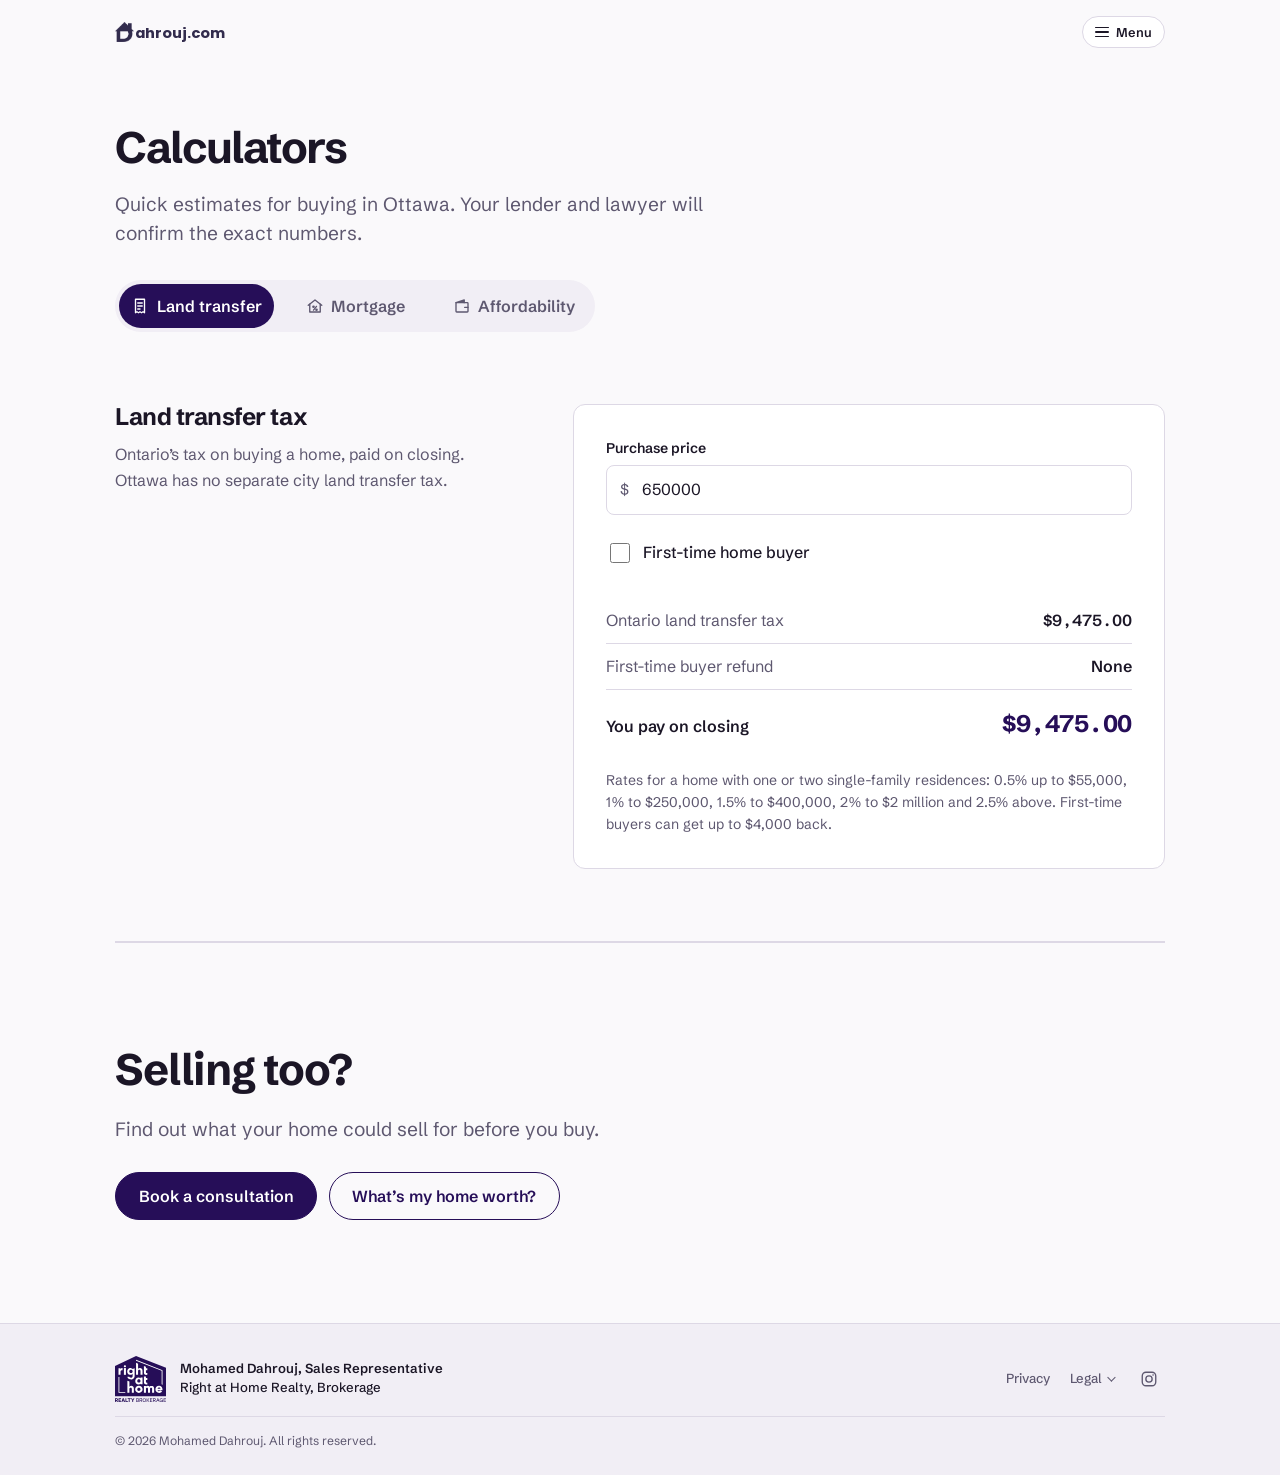
==== commit 8a292364: "Footer: copyright line reads '© 2026 Mohamed Dahrouj. All rights reserved.' Co-Authored-By: Claude O" ====
--- a/calculators.html
+++ b/calculators.html
@@ -146,7 +146,7 @@
       <p>Right at Home Realty, Brokerage, independently owned and operated, 14 Chamberlain Ave, Suite 101, Ottawa, ON K1S 1V9. Office 613-369-5199. Not intended to solicit buyers or sellers currently under contract with a brokerage.</p>
       <p>MLS®, Multiple Listing Service® and REALTOR® are trademarks controlled by the Canadian Real Estate Association. FairFee™ is a trademark of its owner.</p>
     </div>
-    <p class="foot-copy">© <span class="year">2026</span> www.dahrouj.com</p>
+    <p class="foot-copy">© <span class="year">2026</span> Mohamed Dahrouj. All rights reserved.</p>
   </div>
 </footer>
 <nav class="callbar" aria-label="Call or text">
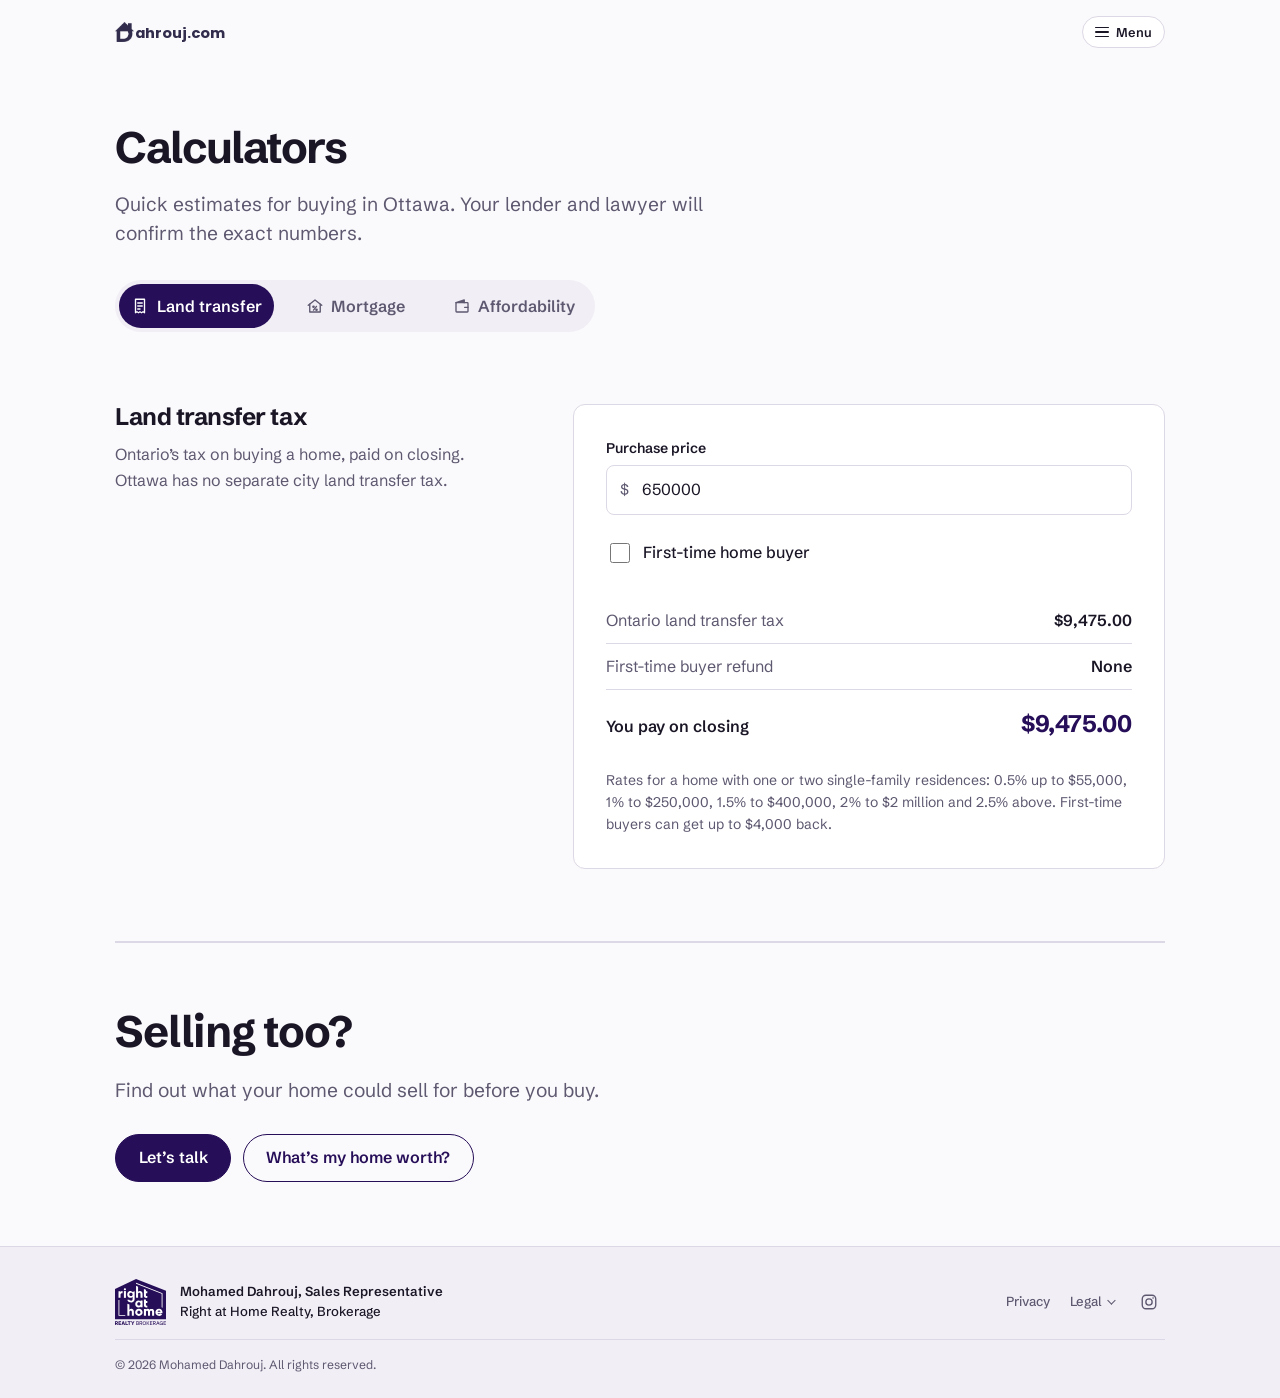
==== commit 8fb28aa5: "Visual market report, neighbourhood sales updates, friendlier contact wording - Ottawa Market: KPI t" ====
--- a/calculators.html
+++ b/calculators.html
@@ -10,7 +10,14 @@
   <meta property="og:type" content="website">
   <meta property="og:title" content="Home Buying Calculators | Ottawa Real Estate">
   <meta property="og:description" content="Ontario land transfer tax, mortgage payment (with CMHC insurance) and affordability calculators for Ottawa home buyers.">
-  <meta property="og:image" content="https://www.dahrouj.com/assets/img/hero-canal-1400.webp">
+  <meta property="og:image" content="https://www.dahrouj.com/assets/img/share/calculators.jpg">
+  <meta property="og:image:type" content="image/jpeg">
+  <meta property="og:image:width" content="1200">
+  <meta property="og:image:height" content="630">
+  <meta property="og:image:alt" content="Calculator icons with the words: Home buying calculators">
+  <meta property="og:site_name" content="dahrouj.com">
+  <meta property="og:locale" content="en_CA">
+  <meta name="twitter:card" content="summary_large_image">
   <link rel="icon" href="assets/img/favicon-32x32.png">
   <link rel="apple-touch-icon" href="assets/img/apple-touch-icon.png">
   <link rel="preload" href="assets/fonts/schibsted-grotesk-latin-400-normal.woff2" as="font" type="font/woff2" crossorigin>
@@ -124,7 +131,7 @@
   <section class="section closing calc-close">
     <h2>Selling too?</h2>
     <p>Find out what your home could sell for before you buy.</p>
-    <div class="actions"><a class="btn" href="contact.html">Book a consultation</a><a class="btn btn-quiet" href="home-value.html">What’s my home worth?</a></div>
+    <div class="actions"><a class="btn" href="contact.html">Let’s talk</a><a class="btn btn-quiet" href="home-value.html">What’s my home worth?</a></div>
   </section>
 </main>
 
--- a/assets/css/site.css
+++ b/assets/css/site.css
@@ -34,7 +34,7 @@
   --step-2: 1.5rem;
   --step-3: clamp(1.9rem, 1.4rem + 2vw, 2.75rem);
   --step-4: clamp(2.5rem, 1.6rem + 4vw, 4.5rem);
-  --space: clamp(4rem, 8vw, 7rem);
+  --space: clamp(2.5rem, 5vw, 4.25rem);
   --radius: 12px;
   color-scheme: light;
 }
@@ -161,7 +161,7 @@
 }
 @media (max-width: 600px) {
   .actions .btn { flex: 1 1 100%; }
-  .hero { min-height: calc(100svh - 63px - env(safe-area-inset-bottom, 0px)); padding: 6rem 16px 2rem; }
+  .hero { min-height: 100vh; min-height: 100svh; padding: 6rem 16px calc(2rem + env(safe-area-inset-bottom, 0px)); }
 }
 
 .services { display: grid; grid-template-columns: repeat(auto-fit, minmax(17rem, 1fr)); gap: 3rem; margin-top: 3rem; }
@@ -176,7 +176,7 @@
 .figures { margin: 2.5rem 0 0; display: grid; grid-template-columns: repeat(auto-fit, minmax(14rem, 1fr)); gap: 2rem; }
 .figures div { display: grid; gap: 0.3rem; }
 .figures dt { color: var(--muted); }
-.figures dd { margin: 0; font-size: var(--step-3); font-weight: 700; letter-spacing: -0.03em; font-variant-numeric: tabular-nums; line-height: 1.1; }
+.figures dd { margin: 0; font-size: var(--step-3); font-weight: 700; letter-spacing: -0.03em; line-height: 1.1; }
 .figures dd.sub { font-size: var(--step--1); font-weight: 400; letter-spacing: 0; color: var(--muted); }
 
 .closing { display: grid; gap: 1.25rem; justify-items: start; }
@@ -258,7 +258,7 @@
 .area { display: grid; gap: 0.6rem; align-content: start; padding-top: 1.1rem; border-top: 2px solid var(--ink); }
 .area-region { font-size: var(--step--1); color: var(--brand); font-weight: 600; }
 .area-top { display: flex; flex-wrap: wrap; justify-content: space-between; align-items: baseline; gap: 0.25rem 1rem; }
-.area-metric { font-size: 0.8rem; color: var(--muted); font-variant-numeric: tabular-nums; padding: 0.15rem 0.6rem; border-radius: 999px; background: var(--paper-2); }
+.area-metric { font-size: 0.8rem; color: var(--muted); padding: 0.15rem 0.6rem; border-radius: 999px; background: var(--paper-2); }
 .area p:not(.area-region) { color: var(--muted); }
 .area .area-homes { color: var(--ink); font-size: var(--step--1); }
 
@@ -283,7 +283,7 @@
 .results { margin: 0.5rem 0 0; display: grid; }
 .results div { display: flex; justify-content: space-between; align-items: baseline; gap: 1rem; padding-block: 0.6rem; border-bottom: 1px solid var(--line); }
 .results dt { color: var(--muted); }
-.results dd { margin: 0; font-weight: 600; font-variant-numeric: tabular-nums; text-align: right; }
+.results dd { margin: 0; font-weight: 600; text-align: right; }
 .results .total { border-bottom: 0; padding-top: 0.9rem; }
 .results .total dt { color: var(--ink); font-weight: 600; }
 .results .total dd { font-size: var(--step-2); font-weight: 700; color: var(--brand); letter-spacing: -0.02em; }
@@ -298,6 +298,9 @@
 .addr-list { position: absolute; top: 100%; left: 0; right: 0; z-index: 10; margin: 0.25rem 0 0; padding: 0.3rem; list-style: none; background: var(--field); border: 1px solid var(--line); border-radius: 10px; box-shadow: 0 8px 24px color-mix(in srgb, var(--ink) 14%, transparent); }
 .addr-list li { padding: 0.6rem 0.7rem; border-radius: 6px; cursor: pointer; font-size: var(--step--1); }
 .addr-list li:hover, .addr-list li[aria-selected="true"] { background: var(--brand-soft); }
+.addr-list li.addr-attrib { cursor: default; padding: 0.4rem 0.7rem 0.2rem; font-size: 0.7rem; color: var(--muted); }
+.addr-list li.addr-attrib:hover { background: none; }
+.addr-attrib a { color: inherit; }
 
 /* Office map: a simplified, theme-aware SVG drawn from OpenStreetMap data */
 .office-map { margin: 1rem 0 0; display: grid; gap: 0.75rem; }
@@ -356,18 +359,24 @@
 /* Call or text bar (phones) */
 .callbar { display: none; }
 @media (max-width: 760px) {
-  .callbar { display: grid; grid-template-columns: 1fr 1fr; gap: 0.5rem; position: fixed; left: 0; right: 0; bottom: 0; z-index: 20;
-    padding: 0.5rem 16px calc(0.5rem + env(safe-area-inset-bottom, 0px)); background: color-mix(in srgb, var(--paper) 94%, transparent); backdrop-filter: blur(8px); -webkit-backdrop-filter: blur(8px); border-top: 1px solid var(--line); }
-  .callbar a { display: flex; align-items: center; justify-content: center; gap: 0.5rem; min-height: 46px; border-radius: 999px; background: var(--brand); color: var(--brand-ink); font-weight: 600; text-decoration: none; }
-  .callbar a + a { background: var(--field); color: var(--brand); border: 1px solid var(--brand); }
-  .callbar svg { width: 18px; height: 18px; fill: none; stroke: currentColor; stroke-width: 1.8; stroke-linejoin: round; }
-  .foot { padding-bottom: calc(63px + env(safe-area-inset-bottom, 0px)); }
+  /* Compact floating Call / Text buttons; hidden at the top of the page and while typing */
+  .callbar { display: flex; gap: 0.4rem; position: fixed; left: 50%; bottom: calc(12px + env(safe-area-inset-bottom, 0px)); z-index: 20; transform: translateX(-50%);
+    padding: 0.3rem; border-radius: 999px; background: color-mix(in srgb, var(--paper) 90%, transparent); backdrop-filter: blur(8px); -webkit-backdrop-filter: blur(8px);
+    border: 1px solid var(--line); box-shadow: 0 6px 20px color-mix(in srgb, var(--ink) 14%, transparent); transition: transform 0.25s ease, opacity 0.25s ease; }
+  html.js .callbar.is-hidden { transform: translate(-50%, calc(100% + 24px)); opacity: 0; pointer-events: none; }
+  .callbar a { display: flex; align-items: center; justify-content: center; gap: 0.4rem; min-height: 40px; padding: 0 1.15rem; border-radius: 999px; border: 1px solid var(--brand); color: var(--brand); background: transparent; font-weight: 600; font-size: 0.95rem; text-decoration: none; }
+  .callbar a:first-child { background: var(--brand-soft); }
+  .callbar svg { width: 17px; height: 17px; fill: none; stroke: currentColor; stroke-width: 1.8; stroke-linejoin: round; }
+  body:has(.callbar) .foot { padding-bottom: calc(64px + env(safe-area-inset-bottom, 0px)); }
+}
+@media (max-width: 760px) and (prefers-reduced-motion: reduce) {
+  .callbar { transition: none; }
 }
 #mk-summary { font-size: 1.05rem; line-height: 1.6; max-width: 44rem; }
 .market-grid { display: grid; grid-template-columns: minmax(0, 1.25fr) minmax(0, 0.75fr); gap: 3rem; align-items: start; padding-bottom: 2rem; }
 @media (max-width: 860px) { .market-grid { grid-template-columns: 1fr; } }
 .table-wrap { overflow-x: auto; }
-.stats { width: 100%; border-collapse: collapse; font-variant-numeric: tabular-nums; }
+.stats { width: 100%; border-collapse: collapse; }
 .stats th, .stats td { padding: 0.7rem 0.5rem; text-align: right; border-bottom: 1px solid var(--line); white-space: nowrap; }
 .stats th:first-child, .stats td:first-child { text-align: left; padding-left: 0; white-space: normal; }
 .stats thead th { font-size: var(--step--1); color: var(--muted); font-weight: 600; border-bottom: 1.5px solid var(--ink); }
@@ -376,13 +385,13 @@
 .types { display: grid; gap: 1.1rem; }
 .bars { list-style: none; margin: 0; padding: 0; display: grid; gap: 1.1rem; }
 .bars li { display: grid; gap: 0.3rem; }
-.bar-head { display: flex; justify-content: space-between; gap: 1rem; font-variant-numeric: tabular-nums; }
+.bar-head { display: flex; justify-content: space-between; gap: 1rem; }
 .bar-head > span:last-child { font-weight: 700; }
 .bar-head > span:first-child { display: inline-flex; align-items: center; gap: 0.5rem; }
 .type-ico { width: 20px; height: 20px; flex: none; fill: none; stroke: var(--brand); stroke-width: 1.7; stroke-linecap: round; stroke-linejoin: round; }
 .bar-track { height: 8px; background: var(--brand-soft); border-radius: 99px; overflow: hidden; }
 .bar-fill { height: 100%; background: var(--brand); border-radius: 99px; }
-.bar-change { font-size: var(--step--1); color: var(--muted); font-variant-numeric: tabular-nums; }
+.bar-change { font-size: var(--step--1); color: var(--muted); }
 .source { font-size: var(--step--1); color: var(--muted); padding-bottom: 1rem; }
 
 /* Contact */
@@ -437,17 +446,17 @@
 .price-input label { display: block; margin-bottom: 0.4rem; }
 .price-row { display: flex; align-items: center; gap: 1rem; flex-wrap: wrap; }
 .price-row input[type="range"] { flex: 1 1 12rem; accent-color: var(--brand); min-height: 32px; padding: 0; border: 0; background: transparent; }
-.price-row output { font-size: var(--step-2); font-weight: 700; font-variant-numeric: tabular-nums; min-width: 8ch; }
+.price-row output { font-size: var(--step-2); font-weight: 700; min-width: 8ch; }
 .panel { display: grid; gap: 1.25rem; }
 .ledger { margin: 0; display: grid; }
 .ledger div { display: flex; justify-content: space-between; align-items: baseline; gap: 1rem; padding-block: 0.6rem; border-bottom: 1px solid var(--line); }
 .ledger dt { color: var(--muted); }
 .ledger dt span { white-space: nowrap; }
-.ledger dd { margin: 0; font-variant-numeric: tabular-nums; font-weight: 600; white-space: nowrap; }
+.ledger dd { margin: 0; font-weight: 600; white-space: nowrap; }
 .ledger .total dt, .ledger .total dd { color: var(--ink); font-weight: 700; }
 .keep { display: flex; flex-wrap: wrap; align-items: baseline; gap: 0.25rem 0.75rem; }
 .keep-label { font-weight: 600; }
-.keep strong { font-size: var(--step-3); letter-spacing: -0.03em; font-variant-numeric: tabular-nums; color: var(--brand); }
+.keep strong { font-size: var(--step-3); letter-spacing: -0.03em; color: var(--brand); }
 .keep-small { flex-basis: 100%; color: var(--muted); font-size: var(--step--1); }
 
 /* Footer */
@@ -499,3 +508,68 @@
 .prose p, .prose ul { margin: 0; color: var(--muted); }
 .prose ul { padding-left: 1.2rem; display: grid; gap: 0.4rem; }
 .prose strong { color: var(--ink); }
+.page-head .updated { margin-top: -0.6rem; }
+
+/* Ottawa Market: visual report */
+.mk-summary { max-width: 46rem; }
+.mk-section { padding-top: 2rem; }
+.kpis { margin: 0; display: grid; grid-template-columns: repeat(4, minmax(0, 1fr)); gap: 1rem; }
+.kpi { display: grid; gap: 0.35rem; align-content: start; padding: 1.1rem 1.2rem; border-radius: var(--radius); background: var(--field); border: 1px solid var(--line); }
+.kpi dt { display: flex; align-items: center; gap: 0.5rem; color: var(--muted); font-size: var(--step--1); font-weight: 600; }
+.kpi dd { margin: 0; }
+.kpi-val { font-size: var(--step-2); font-weight: 700; letter-spacing: -0.03em; line-height: 1.1; }
+.mk-ico { width: 20px; height: 20px; flex: none; fill: none; stroke: var(--brand); stroke-width: 1.7; stroke-linecap: round; stroke-linejoin: round; }
+.chg { display: inline-flex; align-items: center; gap: 0.25rem; font-size: var(--step--1); color: var(--muted); }
+.chg-ico { width: 14px; height: 14px; fill: none; stroke: currentColor; stroke-width: 2.2; stroke-linecap: round; stroke-linejoin: round; }
+.vh { position: absolute; width: 1px; height: 1px; overflow: hidden; clip: rect(0 0 0 0); white-space: nowrap; }
+.mk-grid { display: grid; grid-template-columns: repeat(2, minmax(0, 1fr)); gap: 1rem; padding-top: 1rem; align-items: start; }
+.mk-card { display: grid; gap: 0.9rem; align-content: start; padding: 1.4rem; border-radius: var(--radius); background: var(--field); border: 1px solid var(--line); }
+.mk-wide { grid-column: 1 / -1; }
+.mk-big { margin: 0; font-size: var(--step-3); font-weight: 700; letter-spacing: -0.03em; line-height: 1; color: var(--brand); }
+.mk-big span { font-size: var(--step-0); font-weight: 500; letter-spacing: 0; color: var(--muted); }
+.meter { display: grid; gap: 0.4rem; padding-top: 0.4rem; }
+.meter-track { position: relative; height: 14px; display: grid; grid-template-columns: 50% 25% 25%; gap: 2px; }
+.zone { border-radius: 4px; background: color-mix(in srgb, var(--brand) 14%, var(--field)); }
+.zone.z2 { background: color-mix(in srgb, var(--brand) 26%, var(--field)); }
+.zone.z3 { background: color-mix(in srgb, var(--brand) 14%, var(--field)); }
+.meter-now, .meter-last { position: absolute; top: 50%; width: 22px; height: 22px; border-radius: 50%; transform: translate(-50%, -50%); }
+.meter-now { background: var(--brand); border: 3px solid var(--field); box-shadow: 0 0 0 1px var(--brand); }
+.meter-last { width: 14px; height: 14px; background: var(--field); border: 2px solid var(--muted); }
+.meter-zones { display: grid; grid-template-columns: 50% 25% 25%; font-size: 0.78rem; color: var(--muted); font-weight: 600; text-align: center; }
+.meter-axis { position: relative; height: 1rem; font-size: 0.72rem; color: var(--muted); }
+.meter-axis span { position: absolute; transform: translateX(-50%); white-space: nowrap; }
+.meter-axis span:first-child { transform: none; } .meter-axis span:last-child { transform: translateX(-100%); }
+.meter-key { margin: 0; display: flex; flex-wrap: wrap; align-items: center; gap: 0.4rem; font-size: 0.78rem; color: var(--muted); }
+.key-now, .key-last { display: inline-block; width: 12px; height: 12px; border-radius: 50%; background: var(--brand); }
+.key-last { background: var(--field); border: 2px solid var(--muted); margin-left: 0.6rem; }
+.tbars { list-style: none; margin: 0; padding: 0; display: grid; gap: 1rem; }
+.tbars li { display: grid; gap: 0.35rem; }
+.tbar-head { display: flex; justify-content: space-between; align-items: baseline; gap: 1rem; }
+.tbar-name { display: inline-flex; align-items: center; gap: 0.5rem; font-weight: 600; }
+.tbar-val { font-weight: 700; }
+.tbar { height: 12px; border-radius: 4px; background: var(--paper-2); }
+.tbar span { display: block; height: 100%; border-radius: 4px; background: var(--brand); }
+.paces { display: grid; grid-template-columns: repeat(2, minmax(0, 1fr)); gap: 1.5rem 2.5rem; }
+.pace { display: grid; gap: 0.5rem; }
+.pace-label { margin: 0; display: flex; align-items: center; gap: 0.5rem; font-weight: 600; }
+.pace-row { display: grid; grid-template-columns: 4.6rem 1fr auto; align-items: center; gap: 0.75rem; }
+.pace-row > :last-child { min-width: 4.2rem; text-align: right; }
+.pace-year { font-size: var(--step--1); color: var(--muted); }
+.pace-bar { height: 12px; border-radius: 4px; background: var(--brand); justify-self: start; }
+.pace-bar.last { background: color-mix(in srgb, var(--muted) 45%, var(--field)); }
+.mk-table { margin-top: 1.25rem; }
+.mk-table .table-wrap { margin-top: 0.5rem; }
+.source a { color: inherit; }
+@media (max-width: 900px) { .kpis { grid-template-columns: repeat(2, minmax(0, 1fr)); } .mk-grid, .paces { grid-template-columns: 1fr; } }
+@media (max-width: 420px) { .kpi { padding: 0.9rem; } .kpi dt { font-size: 0.78rem; } }
+
+/* Neighbourhood sales updates */
+.alerts { display: grid; grid-template-columns: minmax(0, 0.9fr) minmax(0, 1.1fr); gap: 1.5rem 3rem; align-items: start; border-top: 1px solid var(--line); }
+.alerts-copy { display: grid; gap: 0.8rem; }
+.alerts-copy p { margin: 0; color: var(--muted); }
+.alerts-copy .fine a { color: var(--brand); font-weight: 600; }
+.alerts-form { display: grid; gap: 1rem; padding: 1.4rem; border-radius: var(--radius); border: 1px solid var(--line); background: var(--field); }
+.consent { align-items: flex-start; font-size: var(--step--1); color: var(--muted); line-height: 1.45; }
+.consent input { margin-top: 0.2rem; flex: none; }
+.snap-links { display: inline-flex; flex-wrap: wrap; gap: 0.5rem 1.25rem; }
+@media (max-width: 860px) { .alerts { grid-template-columns: 1fr; } }
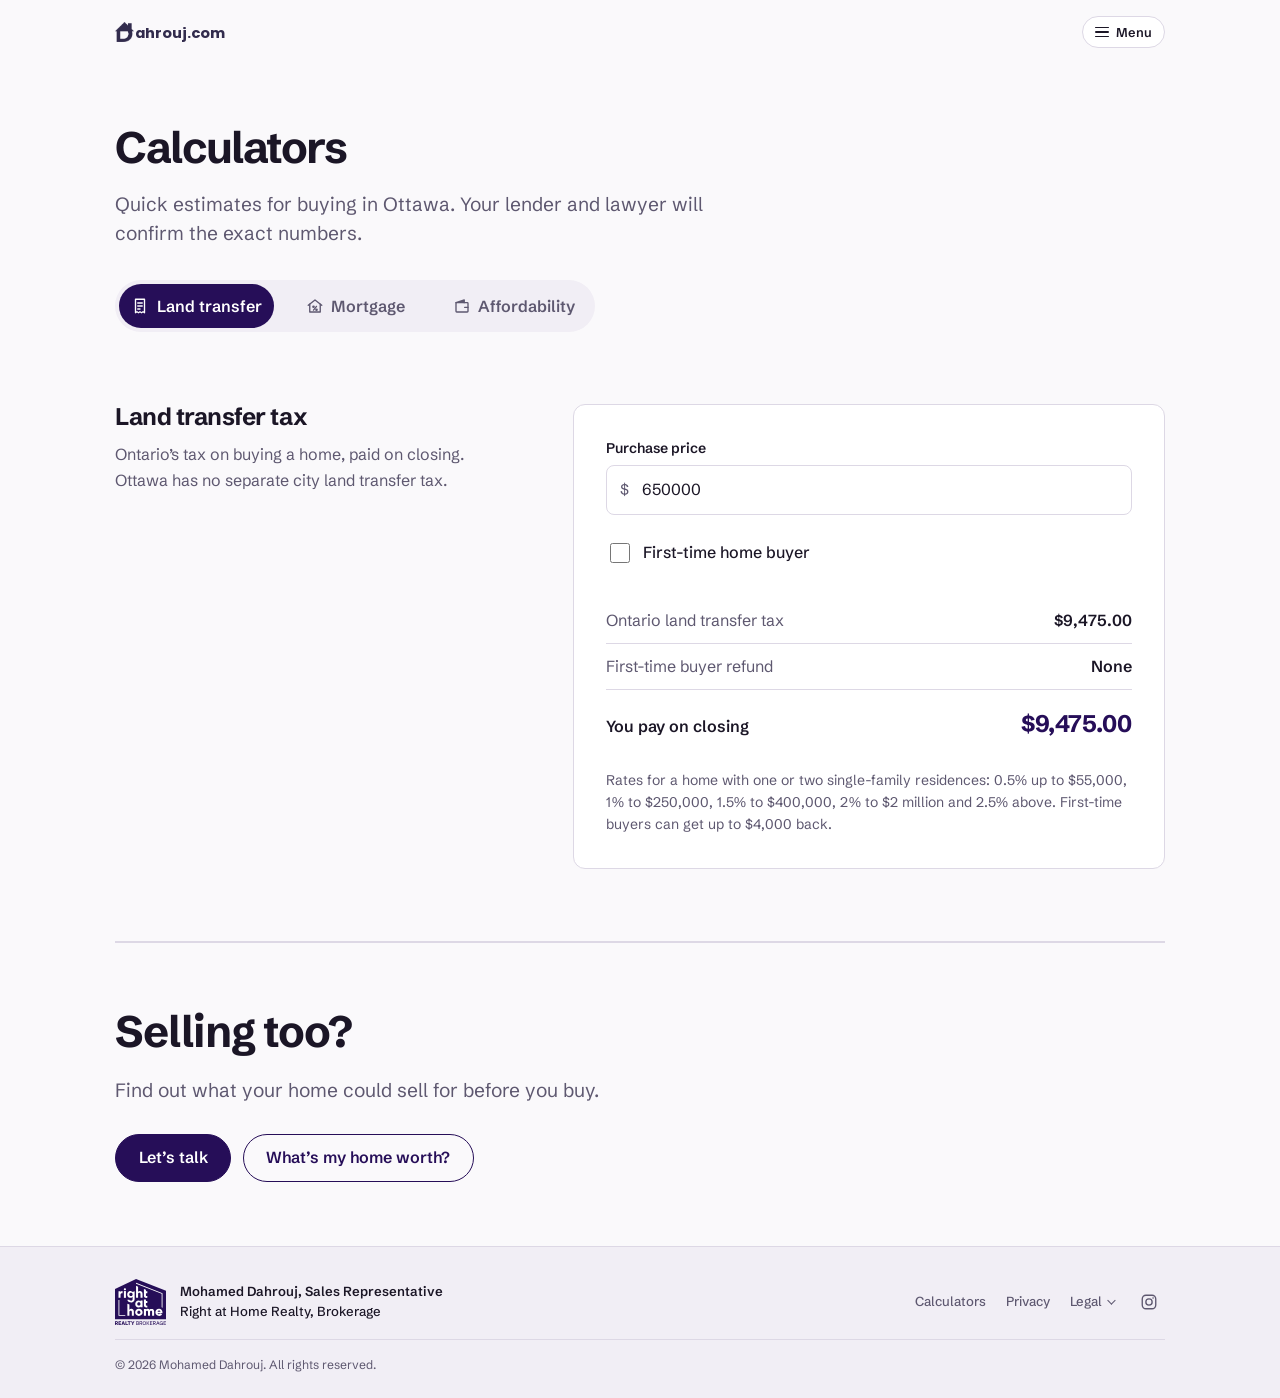
==== commit 6c150dd0: "Menu: Moving to Ottawa replaces Calculators; calculators linked in context - Footer link to Calculat" ====
--- a/calculators.html
+++ b/calculators.html
@@ -37,7 +37,7 @@
     <nav class="nav" id="site-nav" aria-label="Main">
         <a href="home-value.html">What’s my home worth?</a>
         <a href="market.html">Ottawa Market</a>
-        <a href="calculators.html" aria-current="page">Calculators</a>
+        <a href="moving-to-ottawa.html">Moving to Ottawa</a>
         <a href="fairfee.html"><span class="ff-word">Fair<b>Fee</b></span><sup>™</sup></a>
         <a href="contact.html">Contact</a>
     </nav>
@@ -145,6 +145,7 @@
       <span class="brokerage-name"><span class="agent-name">Mohamed Dahrouj, Sales Representative</span><span>Right at Home Realty, Brokerage</span></span>
     </div>
     <nav class="foot-meta" aria-label="Footer">
+      <a class="foot-link" href="calculators.html">Calculators</a>
       <a class="foot-link" href="privacy.html">Privacy</a>
       <button class="foot-link legal-btn" type="button" aria-expanded="false" aria-controls="legal-text">Legal</button>
       <a class="social" href="https://www.instagram.com/dahroujrealestate" target="_blank" rel="noopener" aria-label="Instagram"><svg viewBox="0 0 24 24" aria-hidden="true"><rect x="3" y="3" width="18" height="18" rx="5"/><circle cx="12" cy="12" r="4.2"/><circle cx="17.4" cy="6.6" r="1.1" class="dot"/></svg></a>
--- a/assets/css/site.css
+++ b/assets/css/site.css
@@ -138,7 +138,7 @@
 .home .menu-btn { background: rgba(255,255,255,0.14); border-color: rgba(255,255,255,0.45); color: #FFFFFF; backdrop-filter: blur(6px); -webkit-backdrop-filter: blur(6px); }
 .home .top.open .menu-btn { background: var(--field); color: var(--ink); border-color: var(--line); }
 .hero-wrap { padding: 0; max-width: none; }
-.hero { position: relative; overflow: hidden; min-height: min(100svh, 52rem); display: flex; align-items: flex-end; color: #FFFFFF; background: #2B2440;
+.hero { position: relative; overflow: hidden; min-height: 100vh; min-height: 100svh; display: flex; align-items: flex-end; color: #FFFFFF; background: #2B2440;
   padding: 7rem max(16px, calc((100% - 72rem) / 2 + 4vw)) clamp(2.5rem, 7vw, 5rem); }
 .hero-bg { position: absolute; inset: 0; width: 100%; height: 100%; object-fit: cover; object-position: 50% 40%; }
 .hero::before { content: ""; position: absolute; inset: 0 0 auto; height: 10rem; z-index: 1; background: linear-gradient(180deg, rgba(20, 14, 38, 0.6), rgba(20, 14, 38, 0)); }
@@ -573,3 +573,6 @@
 .consent input { margin-top: 0.2rem; flex: none; }
 .snap-links { display: inline-flex; flex-wrap: wrap; gap: 0.5rem 1.25rem; }
 @media (max-width: 860px) { .alerts { grid-template-columns: 1fr; } }
+.tile span.tile-more { margin-top: 0.35rem; color: var(--brand); font-weight: 600; font-size: var(--step--1); }
+.topic-intro .topic-link, .mk-link { margin: 0; }
+.topic-intro .topic-link a, .mk-link a { color: var(--brand); }
